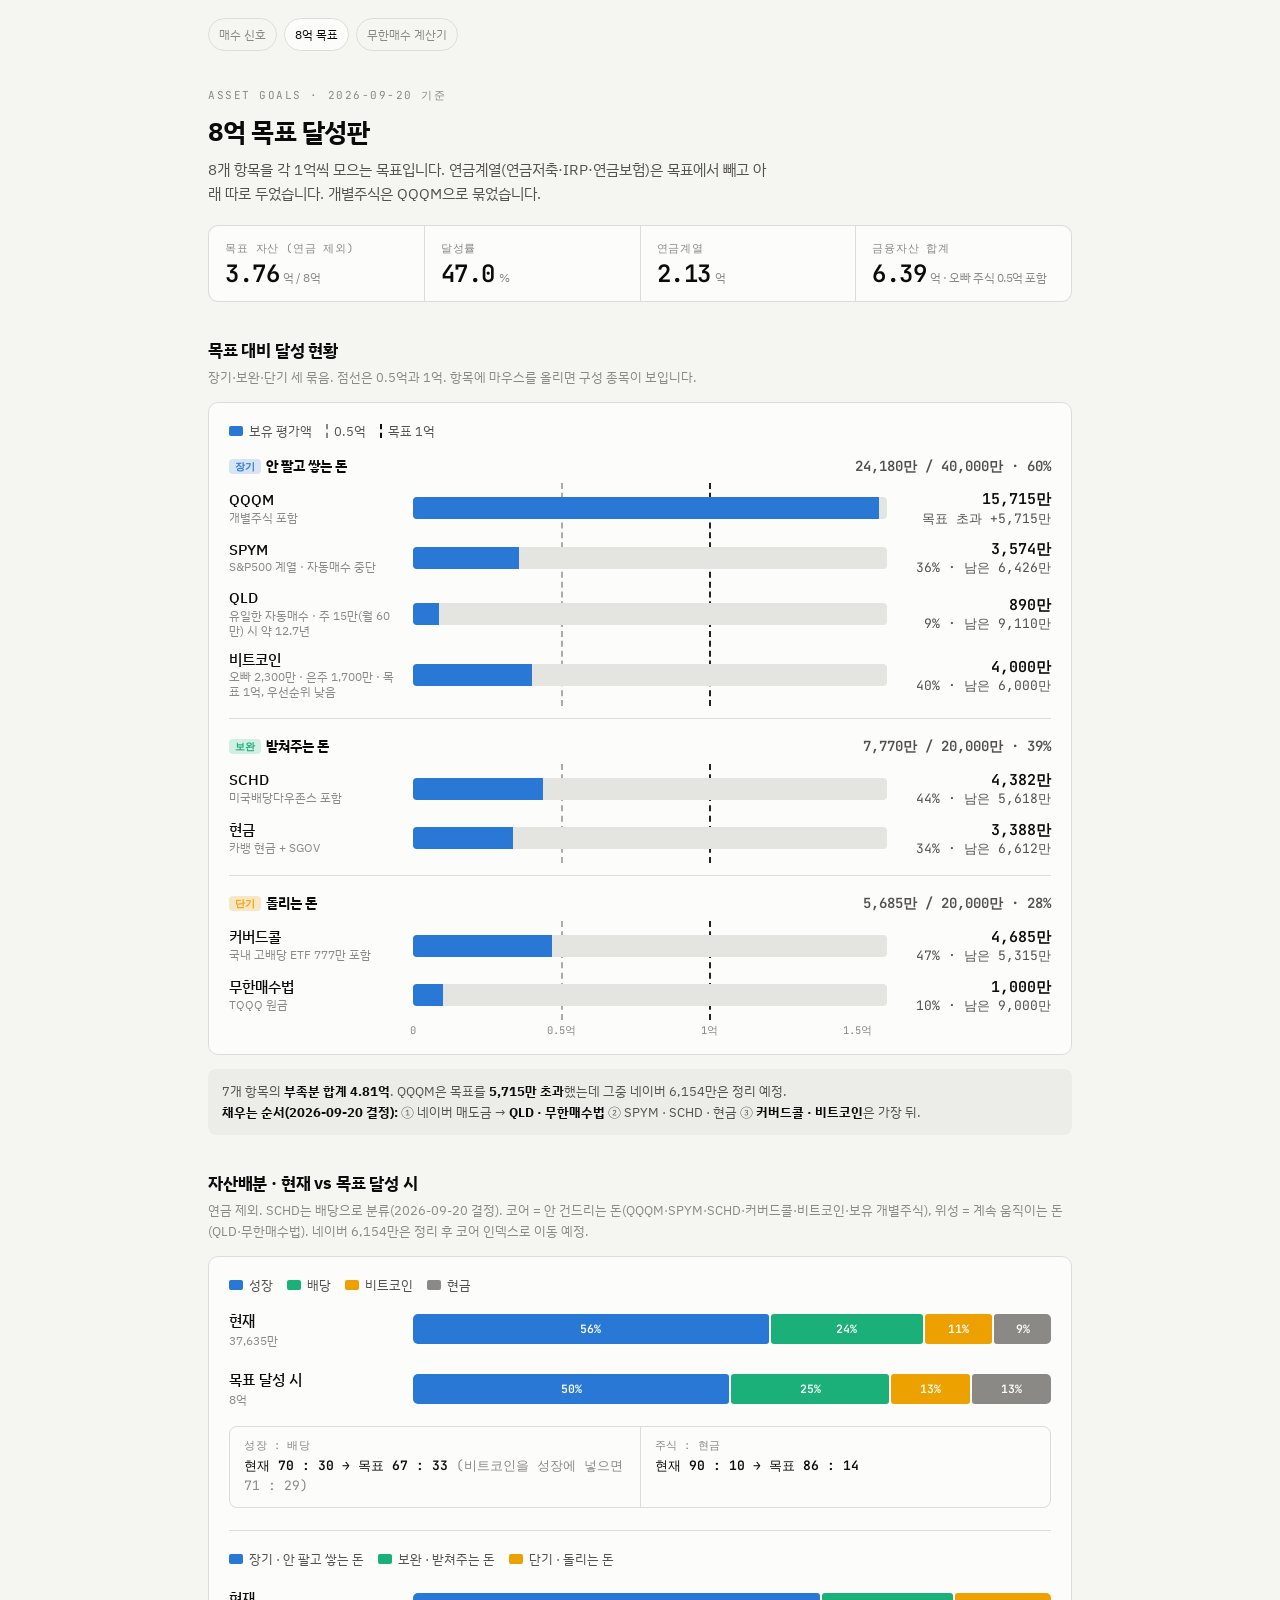
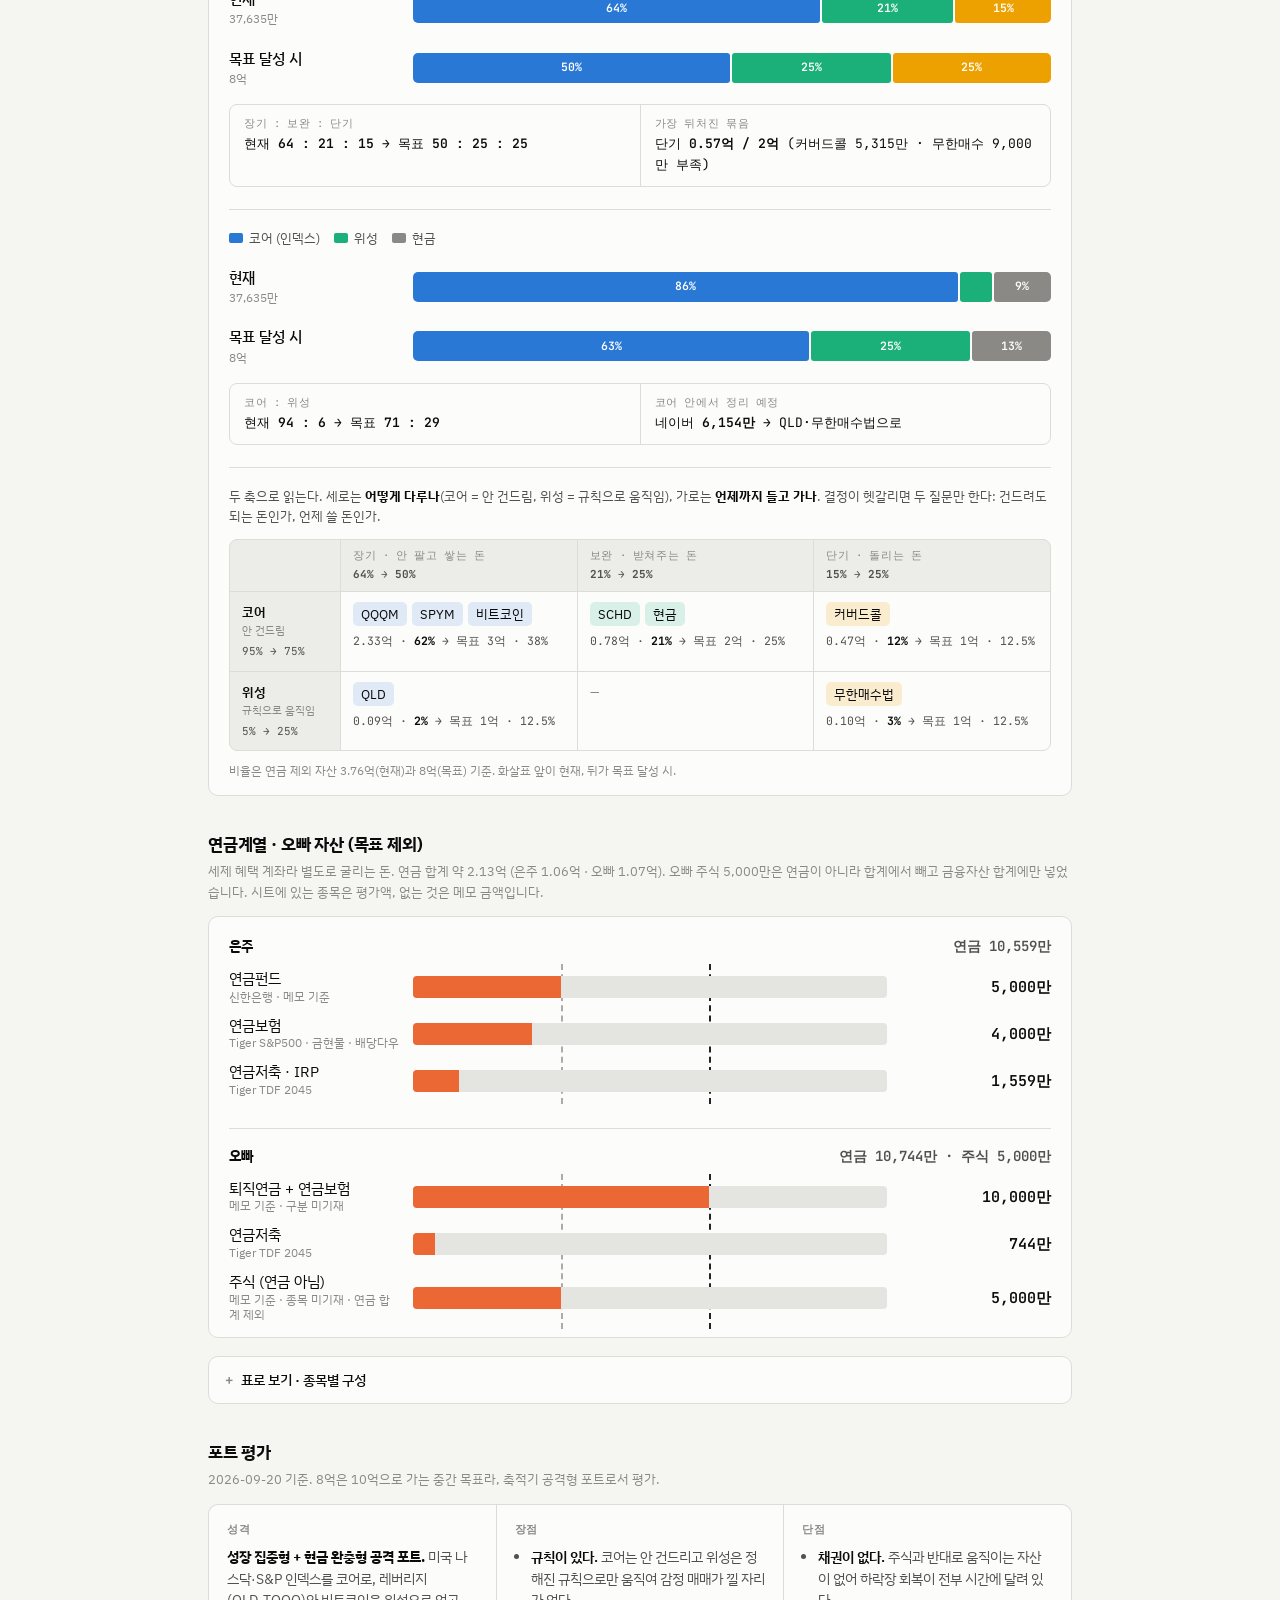
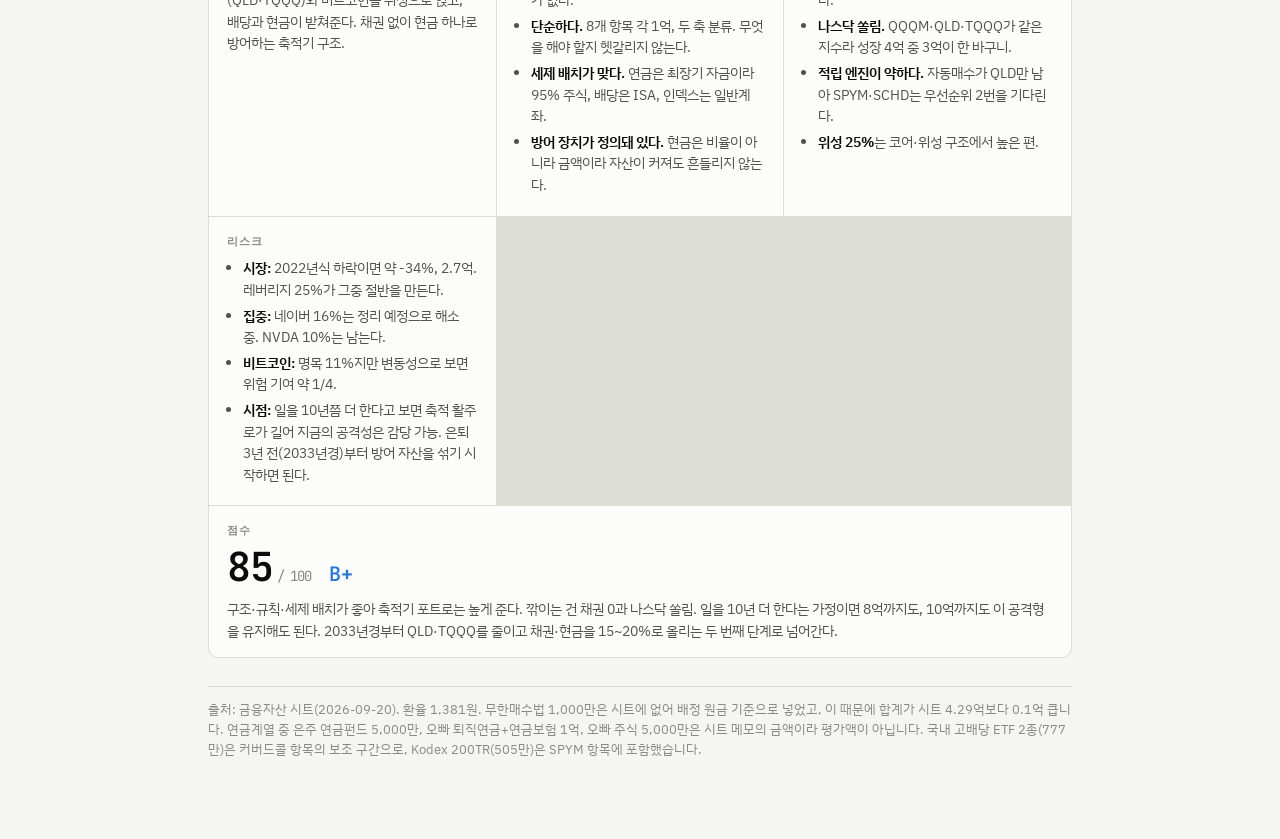
==== asset-goals/index.html @ ed078538 "feat: publish investment tools on GitHub Pages" ====
<!doctype html>
<html lang="ko">
<head>
<meta charset="utf-8">
<meta name="viewport" content="width=device-width,initial-scale=1">
<title>8억 목표 달성판</title>
<link rel="preconnect" href="https://fonts.googleapis.com">
<link rel="preconnect" href="https://fonts.gstatic.com" crossorigin>
<link rel="stylesheet" href="https://fonts.googleapis.com/css2?family=IBM+Plex+Sans+KR:wght@400;500;700&family=JetBrains+Mono:wght@400;600&display=swap">
<style>
:root{
  color-scheme:light;
  --bg:#F5F5F2; --panel:#FCFCFB; --sunk:#ECECE8; --track:#E4E5E0;
  --ink:#0B0B0B; --ink2:#52514E; --ink3:#8A8985; --line:#DDDDD8;
  --s1:#2a78d6; --s2:#eb6834; --s3:#1baf7a; --s4:#eda100; --s0:#8A8985; --target:#0B0B0B;
  --sans:"IBM Plex Sans KR",-apple-system,"Apple SD Gothic Neo",sans-serif;
  --mono:"JetBrains Mono",ui-monospace,Menlo,monospace;
}
@media (prefers-color-scheme:dark){:root:not([data-theme="light"]){
  color-scheme:dark;
  --bg:#141413; --panel:#1a1a19; --sunk:#232322; --track:#2A2A28;
  --ink:#FFFFFF; --ink2:#c3c2b7; --ink3:#8A8985; --line:#2E2E2C;
  --s1:#3987e5; --s2:#d95926; --s3:#199e70; --s4:#c98500; --s0:#8A8985; --target:#FFFFFF;
}}
:root[data-theme="dark"]{
  color-scheme:dark;
  --bg:#141413; --panel:#1a1a19; --sunk:#232322; --track:#2A2A28;
  --ink:#FFFFFF; --ink2:#c3c2b7; --ink3:#8A8985; --line:#2E2E2C;
  --s1:#3987e5; --s2:#d95926; --s3:#199e70; --s4:#c98500; --s0:#8A8985; --target:#FFFFFF;
}
*{box-sizing:border-box}
body{background:var(--bg);color:var(--ink);font-family:var(--sans);font-size:14.5px;line-height:1.6;font-variant-numeric:tabular-nums;-webkit-font-smoothing:antialiased}
.wrap{max-width:900px;margin:0 auto;padding-block:36px 72px;padding-inline:18px}
header{margin-bottom:22px}
.eyebrow{font-family:var(--mono);font-size:11px;letter-spacing:.14em;color:var(--ink3);margin:0 0 6px}
h1{font-size:26px;font-weight:700;letter-spacing:-.02em;margin:0 0 6px;text-wrap:balance}
.sub{margin:0;color:var(--ink2);max-width:62ch}

.tiles{display:grid;grid-template-columns:repeat(auto-fit,minmax(150px,1fr));gap:1px;background:var(--line);border:1px solid var(--line);border-radius:10px;overflow:hidden;margin:20px 0 0}
.tile{background:var(--panel);padding:14px 16px}
.tile .k{font-family:var(--mono);font-size:10.5px;letter-spacing:.08em;color:var(--ink3);text-transform:uppercase;margin:0 0 4px}
.tile .v{font-family:var(--mono);font-size:24px;font-weight:600;letter-spacing:-.02em;margin:0;line-height:1.1}
.tile .v small{font-size:12px;font-weight:400;color:var(--ink3);margin-left:4px;font-family:var(--sans)}

h2{font-size:17px;font-weight:700;margin:34px 0 4px;letter-spacing:-.01em}
.h2sub{font-size:13px;color:var(--ink3);margin:0 0 14px}

/* chart */
.chart{background:var(--panel);border:1px solid var(--line);border-radius:10px;padding:18px 20px 14px}
.legend{display:flex;flex-wrap:wrap;gap:14px;font-size:12.5px;color:var(--ink2);margin:0 0 14px}
.legend span{display:inline-flex;align-items:center;gap:6px}
.sw{width:14px;height:10px;border-radius:2px;background:var(--s1);display:inline-block}
.sw.hatch{background:repeating-linear-gradient(135deg,var(--s1) 0 2px,transparent 2px 5px)}
.sw.tgt{width:0;height:14px;border-left:2px dashed var(--target);background:none;border-radius:0}
.sw.half{width:0;height:14px;border-left:2px dashed var(--ink3);background:none;border-radius:0}
.rows{display:grid;gap:12px;position:relative}
#rows{gap:0}
#rows .grp+.grp{margin-top:18px;padding-top:16px;border-top:1px solid var(--line)}
.gh .tag{vertical-align:1px;margin:0 2px 0 0}
.glay{position:absolute;inset:-6px 0;display:grid;grid-template-columns:minmax(120px,170px) 1fr 150px;gap:14px;pointer-events:none}
.glcol{position:relative}
.glay .gl{top:0;bottom:0}
.track .gl{display:none}
.row{display:grid;grid-template-columns:minmax(120px,170px) 1fr 150px;gap:14px;align-items:center}
.row .nm{font-weight:500;line-height:1.3}
.row .nm small{display:block;font-size:11.5px;color:var(--ink3);font-weight:400;margin-top:1px}
.track{position:relative;height:22px;background:var(--track);border-radius:4px}
.bar{position:absolute;inset:0;display:flex;gap:2px;align-items:stretch}
.seg{height:100%;background:var(--s1);flex:0 0 auto;min-width:3px}
.seg.hatch{background:repeating-linear-gradient(135deg,var(--s1) 0 2px,transparent 2px 5px)}
.bar .seg:last-child{border-radius:0 4px 4px 0}
.bar .seg:first-child{border-radius:4px 0 0 4px}
.gl{position:absolute;top:-4px;bottom:-4px;width:0;border-left:2px dashed var(--ink3);left:var(--tx);opacity:.7}
.gl.one{border-left-color:var(--target);opacity:.9}
.row .val{font-family:var(--mono);font-size:13px;text-align:right;line-height:1.35}
.row .val b{font-weight:600;display:block;font-size:15px}
.row .val .pct{color:var(--ink2)}
.row .val .over{color:var(--ink2)}
.axis{position:relative;height:18px;margin:8px 0 0;grid-column:2;font-family:var(--mono);font-size:10.5px;color:var(--ink3)}
.axis span{position:absolute;transform:translateX(-50%)}
.axisrow{display:grid;grid-template-columns:minmax(120px,170px) 1fr 150px;gap:14px}
.row[data-tip]{cursor:default}
.row:hover .track{outline:2px solid var(--line);outline-offset:2px}
#tip{position:fixed;z-index:9;pointer-events:none;background:var(--ink);color:var(--bg);font-size:12.5px;padding:9px 12px;border-radius:7px;max-width:300px;line-height:1.5;box-shadow:0 8px 24px -10px rgba(0,0,0,.4);display:none}
#tip b{display:block;margin-bottom:3px}
#tip .l{display:flex;justify-content:space-between;gap:14px;font-family:var(--mono);font-size:12px}

/* horizon tag */
.tag{font-family:var(--mono);font-size:10px;font-weight:600;padding:1px 6px;border-radius:4px;vertical-align:2px;margin-left:4px;background:var(--sunk);color:var(--ink2)}
.t-장기{background:color-mix(in srgb,var(--s1) 18%,transparent);color:var(--s1)}
.t-보완{background:color-mix(in srgb,var(--s3) 18%,transparent);color:var(--s3)}
.t-단기{background:color-mix(in srgb,var(--s4) 22%,transparent);color:var(--s4)}

/* allocation */
.alloc{display:grid;gap:18px}
.arow{display:grid;grid-template-columns:minmax(120px,170px) 1fr;gap:14px;align-items:center}
.arow .nm{font-weight:500}
.arow .nm small{display:block;font-size:11.5px;color:var(--ink3);font-weight:400}
.stack{display:flex;gap:2px;height:30px}
.stack div{position:relative;display:grid;place-items:center;font-family:var(--mono);font-size:11.5px;font-weight:600;color:#fff;border-radius:3px;min-width:2px;overflow:hidden;white-space:nowrap}
.stack div:first-child{border-radius:5px 3px 3px 5px}.stack div:last-child{border-radius:3px 5px 5px 3px}
.c-g{background:var(--s1)} .c-d{background:var(--s3)} .c-b{background:var(--s4)} .c-c{background:var(--s0)}
.stack .c-c{color:#fff}
.legend .sw.d{background:var(--s3)} .legend .sw.b{background:var(--s4)} .legend .sw.c{background:var(--s0)}
.ratio{display:grid;grid-template-columns:repeat(auto-fit,minmax(200px,1fr));gap:1px;background:var(--line);border:1px solid var(--line);border-radius:8px;overflow:hidden;margin:16px 0 0;font-size:13px}
.ratio div{background:var(--panel);padding:10px 14px}
.ratio .k{font-family:var(--mono);font-size:10.5px;letter-spacing:.06em;color:var(--ink3);text-transform:uppercase;margin:0 0 2px}
.ratio .v{margin:0;font-family:var(--mono)}
.ratio .v b{font-weight:600}
.alloc+.alloc{margin-top:22px;padding-top:18px;border-top:1px solid var(--line)}

/* two-axis matrix */
.mx{margin:22px 0 0;padding-top:18px;border-top:1px solid var(--line)}
.mx .cap{font-size:13px;color:var(--ink2);margin:0 0 12px}
.mx .cap b{color:var(--ink)}
.mxg{display:grid;grid-template-columns:110px repeat(3,1fr);gap:1px;background:var(--line);border:1px solid var(--line);border-radius:8px;overflow:hidden}
.mxg>div{background:var(--panel);padding:10px 12px;min-height:54px;font-size:13px}
.mxg .h{font-family:var(--mono);font-size:10.5px;letter-spacing:.06em;color:var(--ink3);text-transform:uppercase;background:var(--sunk);min-height:auto;padding:7px 12px}
.mxg .rh{font-weight:600;background:var(--sunk);display:flex;align-items:center}
.mxg .rh small{display:block;font-weight:400;font-size:11px;color:var(--ink3)}
.mxg .it{display:grid;gap:6px;align-content:flex-start}
.mxg .ch{display:flex;flex-wrap:wrap;gap:5px}
.mxg .it p{margin:0;font-family:var(--mono);font-size:11.5px;color:var(--ink2)}
.mxg .it p b{color:var(--ink)}
.mxg .h b{display:block;font-family:var(--mono);font-size:11px;color:var(--ink2);text-transform:none;letter-spacing:0;margin-top:2px}
.mxg .rh{flex-direction:column;align-items:flex-start;justify-content:center}
.mxg .rh .pc{font-family:var(--mono);color:var(--ink2);margin-top:3px}
.mxg .ch span{padding:2px 8px;border-radius:5px;background:var(--sunk);font-size:12.5px}
.mxg .it.g .ch span{background:color-mix(in srgb,var(--s1) 14%,transparent)}
.mxg .it.d .ch span{background:color-mix(in srgb,var(--s3) 16%,transparent)}
.mxg .it.b .ch span{background:color-mix(in srgb,var(--s4) 18%,transparent)}
.mxg .empty{color:var(--ink3);font-size:12px}
@media (max-width:560px){.mxg{grid-template-columns:90px repeat(3,1fr)} .mxg>div{padding:8px 8px;font-size:12px}}

/* evaluation */
.ev{display:grid;grid-template-columns:repeat(auto-fit,minmax(230px,1fr));gap:1px;background:var(--line);border:1px solid var(--line);border-radius:10px;overflow:hidden}
.ev>div{background:var(--panel);padding:16px 18px}
.ev h4{margin:0 0 8px;font-family:var(--mono);font-size:10.5px;letter-spacing:.08em;color:var(--ink3);text-transform:uppercase;font-weight:600}
.ev ul{margin:0;padding-left:16px;font-size:13.5px;color:var(--ink2)}
.ev li{margin:0 0 4px}
.ev li b{color:var(--ink);font-weight:600}
.ev p{margin:0;font-size:13.5px;color:var(--ink2)}
.ev p b{color:var(--ink)}
.score{display:flex;gap:18px;align-items:baseline;flex-wrap:wrap;margin:0 0 8px}
.score .n{font-family:var(--mono);font-size:40px;font-weight:600;letter-spacing:-.03em;line-height:1}
.score .n small{font-size:14px;color:var(--ink3);font-weight:400;margin-left:4px}
.score .g{font-family:var(--mono);font-size:20px;font-weight:600;color:var(--s1)}

/* pension */
.pen .seg{background:var(--s2)}
.pen .row .nm{font-weight:400}
.grp{display:grid;gap:12px}
.grp+.grp{margin-top:18px;padding-top:16px;border-top:1px solid var(--line)}
.gh{display:flex;justify-content:space-between;align-items:baseline;font-weight:700;font-size:14px}
.gh .gt{font-family:var(--mono);font-weight:600;color:var(--ink2)}
.gap{margin:14px 0 0;padding:12px 14px;background:var(--sunk);border-radius:8px;font-size:13px;color:var(--ink2)}
.gap b{color:var(--ink)}

details{margin-top:18px;border:1px solid var(--line);border-radius:10px;background:var(--panel)}
summary{cursor:pointer;padding:12px 16px;font-weight:500;font-size:14px;list-style:none;display:flex;gap:8px;align-items:center}
summary::before{content:"+";font-family:var(--mono);color:var(--ink3)}
details[open] summary::before{content:"–"}
.tbl{overflow-x:auto;border-top:1px solid var(--line)}
table{border-collapse:collapse;width:100%;min-width:560px;font-size:13px}
th,td{padding:7px 14px;text-align:left;border-bottom:1px solid var(--line);white-space:nowrap}
th{font-family:var(--mono);font-size:10.5px;letter-spacing:.06em;color:var(--ink3);background:var(--sunk);text-transform:uppercase;font-weight:600}
td.n{font-family:var(--mono);text-align:right}
td.g{font-weight:600;background:var(--sunk)}
tbody tr:last-child td{border-bottom:none}
footer{margin-top:28px;padding-top:12px;border-top:1px solid var(--line);font-size:12.5px;color:var(--ink3);line-height:1.6}
@media (max-width:560px){
  .row,.axisrow{grid-template-columns:1fr}
  .glay{display:none} .track .gl{display:block}
  .row .val{text-align:left;display:flex;gap:10px;align-items:baseline}
  .row .val b{display:inline}
  .axis{grid-column:1}
}
.site-nav{max-width:900px;margin:18px auto 0;padding:0 18px;display:flex;gap:7px;flex-wrap:wrap}
.site-nav a{color:var(--ink3);text-decoration:none;border:1px solid var(--line);border-radius:999px;padding:6px 10px;font-size:12px}
.site-nav a[aria-current="page"],.site-nav a:hover{color:var(--ink);background:var(--panel)}
</style>
</head>
<body>

<nav class="site-nav" data-site-nav aria-label="투자 도구">
  <a href="/invest-dash/">매수 신호</a>
  <a href="/invest-dash/asset-goals/" aria-current="page">8억 목표</a>
  <a href="/invest-dash/infinite-buying/">무한매수 계산기</a>
</nav>
<div class="wrap">
<header>
  <p class="eyebrow">ASSET GOALS · 2026-09-20 기준</p>
  <h1>8억 목표 달성판</h1>
  <p class="sub">8개 항목을 각 1억씩 모으는 목표입니다. 연금계열(연금저축·IRP·연금보험)은 목표에서 빼고 아래 따로 두었습니다. 개별주식은 QQQM으로 묶었습니다.</p>
  <div class="tiles">
    <div class="tile"><p class="k">목표 자산 (연금 제외)</p><p class="v">3.76<small>억 / 8억</small></p></div>
    <div class="tile"><p class="k">달성률</p><p class="v">47.0<small>%</small></p></div>
    <div class="tile"><p class="k">연금계열</p><p class="v">2.13<small>억</small></p></div>
    <div class="tile"><p class="k">금융자산 합계</p><p class="v">6.39<small>억 · 오빠 주식 0.5억 포함</small></p></div>
  </div>
</header>

<h2>목표 대비 달성 현황</h2>
<p class="h2sub">장기·보완·단기 세 묶음. 점선은 0.5억과 1억. 항목에 마우스를 올리면 구성 종목이 보입니다.</p>
<div class="chart" id="chart">
  <div class="legend"><span><i class="sw"></i>보유 평가액</span><span><i class="sw half"></i>0.5억</span><span><i class="sw tgt"></i>목표 1억</span></div>
  <div class="rows" id="rows"></div>
  <div class="axisrow"><div></div><div class="axis" id="axis"></div><div></div></div>
</div>
<div class="gap">7개 항목의 <b>부족분 합계 4.81억</b>. QQQM은 목표를 <b>5,715만 초과</b>했는데 그중 네이버 6,154만은 정리 예정.<br>
<b>채우는 순서(2026-09-20 결정):</b> ① 네이버 매도금 → <b>QLD · 무한매수법</b> ② SPYM · SCHD · 현금 ③ <b>커버드콜 · 비트코인</b>은 가장 뒤.</div>

<h2>자산배분 · 현재 vs 목표 달성 시</h2>
<p class="h2sub">연금 제외. SCHD는 배당으로 분류(2026-09-20 결정). 코어 = 안 건드리는 돈(QQQM·SPYM·SCHD·커버드콜·비트코인·보유 개별주식), 위성 = 계속 움직이는 돈(QLD·무한매수법). 네이버 6,154만은 정리 후 코어 인덱스로 이동 예정.</p>
<div class="chart">
  <div class="legend"><span><i class="sw"></i>성장</span><span><i class="sw d"></i>배당</span><span><i class="sw b"></i>비트코인</span><span><i class="sw c"></i>현금</span></div>
  <div class="alloc" id="alloc1"></div>
  <div class="ratio" id="ratio1"></div>
  <div class="alloc" id="alloc3" style="margin-top:22px;padding-top:18px;border-top:1px solid var(--line)">
    <div class="legend" style="margin:0"><span><i class="sw"></i>장기 · 안 팔고 쌓는 돈</span><span><i class="sw d"></i>보완 · 받쳐주는 돈</span><span><i class="sw b"></i>단기 · 돌리는 돈</span></div>
  </div>
  <div class="ratio" id="ratio3"></div>
  <div class="alloc" id="alloc2" style="margin-top:22px;padding-top:18px;border-top:1px solid var(--line)">
    <div class="legend" style="margin:0"><span><i class="sw"></i>코어 (인덱스)</span><span><i class="sw d"></i>위성</span><span><i class="sw c"></i>현금</span></div>
  </div>
  <div class="ratio" id="ratio2"></div>
  <div class="mx">
    <p class="cap">두 축으로 읽는다. 세로는 <b>어떻게 다루나</b>(코어 = 안 건드림, 위성 = 규칙으로 움직임), 가로는 <b>언제까지 들고 가나</b>. 결정이 헷갈리면 두 질문만 한다: 건드려도 되는 돈인가, 언제 쓸 돈인가.</p>
    <div class="mxg">
      <div class="h"></div>
      <div class="h">장기 · 안 팔고 쌓는 돈<b>64% → 50%</b></div>
      <div class="h">보완 · 받쳐주는 돈<b>21% → 25%</b></div>
      <div class="h">단기 · 돌리는 돈<b>15% → 25%</b></div>
      <div class="rh">코어<small>안 건드림</small><small class="pc">95% → 75%</small></div>
      <div class="it g"><div class="ch"><span>QQQM</span><span>SPYM</span><span>비트코인</span></div><p>2.33억 · <b>62%</b> → 목표 3억 · 38%</p></div>
      <div class="it d"><div class="ch"><span>SCHD</span><span>현금</span></div><p>0.78억 · <b>21%</b> → 목표 2억 · 25%</p></div>
      <div class="it b"><div class="ch"><span>커버드콜</span></div><p>0.47억 · <b>12%</b> → 목표 1억 · 12.5%</p></div>
      <div class="rh">위성<small>규칙으로 움직임</small><small class="pc">5% → 25%</small></div>
      <div class="it g"><div class="ch"><span>QLD</span></div><p>0.09억 · <b>2%</b> → 목표 1억 · 12.5%</p></div>
      <div class="empty">—</div>
      <div class="it b"><div class="ch"><span>무한매수법</span></div><p>0.10억 · <b>3%</b> → 목표 1억 · 12.5%</p></div>
    </div>
    <p class="cap" style="margin:10px 0 0;font-size:12px;color:var(--ink3)">비율은 연금 제외 자산 3.76억(현재)과 8억(목표) 기준. 화살표 앞이 현재, 뒤가 목표 달성 시.</p>
  </div>
</div>

<h2>연금계열 · 오빠 자산 (목표 제외)</h2>
<p class="h2sub">세제 혜택 계좌라 별도로 굴리는 돈. 연금 합계 약 2.13억 (은주 1.06억 · 오빠 1.07억). 오빠 주식 5,000만은 연금이 아니라 합계에서 빼고 금융자산 합계에만 넣었습니다. 시트에 있는 종목은 평가액, 없는 것은 메모 금액입니다.</p>
<div class="chart pen"><div class="rows" id="prows"></div></div>

<details>
  <summary>표로 보기 · 종목별 구성</summary>
  <div class="tbl"><table>
    <thead><tr><th>항목</th><th>계좌 · 종목</th><th style="text-align:right">평가액 (원)</th></tr></thead>
    <tbody id="tbody"></tbody>
  </table></div>
</details>

<h2>포트 평가</h2>
<p class="h2sub">2026-09-20 기준. 8억은 10억으로 가는 중간 목표라, 축적기 공격형 포트로서 평가.</p>
<div class="ev">
  <div>
    <h4>성격</h4>
    <p><b>성장 집중형 + 현금 완충형 공격 포트.</b> 미국 나스닥·S&P 인덱스를 코어로, 레버리지(QLD·TQQQ)와 비트코인을 위성으로 얹고, 배당과 현금이 받쳐준다. 채권 없이 현금 하나로 방어하는 축적기 구조.</p>
  </div>
  <div>
    <h4>장점</h4>
    <ul>
      <li><b>규칙이 있다.</b> 코어는 안 건드리고 위성은 정해진 규칙으로만 움직여 감정 매매가 낄 자리가 없다.</li>
      <li><b>단순하다.</b> 8개 항목 각 1억, 두 축 분류. 무엇을 해야 할지 헷갈리지 않는다.</li>
      <li><b>세제 배치가 맞다.</b> 연금은 최장기 자금이라 95% 주식, 배당은 ISA, 인덱스는 일반계좌.</li>
      <li><b>방어 장치가 정의돼 있다.</b> 현금은 비율이 아니라 금액이라 자산이 커져도 흔들리지 않는다.</li>
    </ul>
  </div>
  <div>
    <h4>단점</h4>
    <ul>
      <li><b>채권이 없다.</b> 주식과 반대로 움직이는 자산이 없어 하락장 회복이 전부 시간에 달려 있다.</li>
      <li><b>나스닥 쏠림.</b> QQQM·QLD·TQQQ가 같은 지수라 성장 4억 중 3억이 한 바구니.</li>
      <li><b>적립 엔진이 약하다.</b> 자동매수가 QLD만 남아 SPYM·SCHD는 우선순위 2번을 기다린다.</li>
      <li><b>위성 25%</b>는 코어·위성 구조에서 높은 편.</li>
    </ul>
  </div>
  <div>
    <h4>리스크</h4>
    <ul>
      <li><b>시장:</b> 2022년식 하락이면 약 -34%, 2.7억. 레버리지 25%가 그중 절반을 만든다.</li>
      <li><b>집중:</b> 네이버 16%는 정리 예정으로 해소 중. NVDA 10%는 남는다.</li>
      <li><b>비트코인:</b> 명목 11%지만 변동성으로 보면 위험 기여 약 1/4.</li>
      <li><b>시점:</b> 일을 10년쯤 더 한다고 보면 축적 활주로가 길어 지금의 공격성은 감당 가능. 은퇴 3년 전(2033년경)부터 방어 자산을 섞기 시작하면 된다.</li>
    </ul>
  </div>
  <div style="grid-column:1/-1">
    <h4>점수</h4>
    <div class="score"><span class="n">85<small>/ 100</small></span><span class="g">B+</span></div>
    <p>구조·규칙·세제 배치가 좋아 축적기 포트로는 높게 준다. 깎이는 건 채권 0과 나스닥 쏠림. 일을 10년 더 한다는 가정이면 8억까지도, 10억까지도 이 공격형을 유지해도 된다. 2033년경부터 QLD·TQQQ를 줄이고 채권·현금을 15~20%로 올리는 두 번째 단계로 넘어간다.</p>
  </div>
</div>

<footer>출처: 금융자산 시트(2026-09-20). 환율 1,381원. 무한매수법 1,000만은 시트에 없어 배정 원금 기준으로 넣었고, 이 때문에 합계가 시트 4.29억보다 0.1억 큽니다. 연금계열 중 은주 연금펀드 5,000만, 오빠 퇴직연금+연금보험 1억, 오빠 주식 5,000만은 시트 메모의 금액이라 평가액이 아닙니다. 국내 고배당 ETF 2종(777만)은 커버드콜 항목의 보조 구간으로, Kodex 200TR(505만)은 SPYM 항목에 포함했습니다.</footer>
</div>
<div id="tip" role="tooltip"></div>

<script>
const GOAL=1e8, MAX=1.6e8;   // 축 최대 1.6억 — QQQM 157%가 들어오도록
const fmt=n=>Math.round(n/1e4).toLocaleString('ko-KR')+'만';
const goals=[
  {n:'QQQM',tag:'장기',sub:'개별주식 포함',segs:[157148887],items:[['네이버 (직투·삼성)',61539000],['QQQM (직투25·토스)',38148551],['NVDA',36103759],['GOOGL',10659387],['삼성전자',3855000],['Kodex 미국나스닥100',2951850],['TSLA',1746813],['AAPL',852077],['META',842700],['Time 미국나스닥100액티브',449750]]},
  {n:'SPYM',tag:'장기',sub:'S&P500 계열 · 자동매수 중단',segs:[35744017],items:[['SPY',18062030],['SPYM (직투25·토스)',8140857],['Kodex 200TR (직투25·삼성)',5047250],['Tiger 미국S&P500',4493880]]},
  {n:'QLD',tag:'장기',sub:'유일한 자동매수 · 주 15만(월 60만) 시 약 12.7년',segs:[8904121],items:[['QLD (직투25)',8129560],['QLD (토스)',774561]]},
  {n:'SCHD',tag:'보완',sub:'미국배당다우존스 포함',segs:[43815745],items:[['SCHD (직투25)',19278760],['TIGER 미국배당다우존스 (ISA)',16966985],['TIGER 미국배당다우존스 (직투25)',7570000]]},
  {n:'커버드콜',tag:'단기',sub:'국내 고배당 ETF 777만 포함',segs:[46853185],items:[['Kodex 미국배당커버드콜액티브 (은주 ISA)',17391640],['TIGER 미국테크TOP10타겟커버드콜 (오빠 ISA)',11137500],['Kodex 미국배당커버드콜액티브 (오빠 ISA)',10549545],['Tiger 은행고배당플러스 top10 (ISA)',4005000],['PLUS 고배당주 (ISA)',3769500]]},
  {n:'비트코인',tag:'장기',sub:'오빠 2,300만 · 은주 1,700만 · 목표 1억, 우선순위 낮음',segs:[40000000],items:[['비트코인 (오빠)',23000000],['비트코인 (은주)',17000000]]},
  {n:'현금',tag:'보완',sub:'카뱅 현금 + SGOV',segs:[33883811],items:[['카뱅현금 + SGOV',33883811]]},
  {n:'무한매수법',tag:'단기',sub:'TQQQ 원금',segs:[10000000],items:[['무한매수법 원금 (TQQQ)',10000000]]},
];
const pension={
  '은주':[
    {n:'연금펀드',sub:'신한은행 · 메모 기준',segs:[50000000],items:[['신한은행 연금펀드 (메모)',50000000]]},
    {n:'연금보험',sub:'Tiger S&P500 · 금현물 · 배당다우',segs:[39995560],items:[['Tiger S&P500',28647380],['ACE KRX금현물',8517000],['TIGER 미국배당다우존스',2831180]]},
    {n:'연금저축 · IRP',sub:'Tiger TDF 2045',segs:[15589940],items:[['연금저축 Tiger TDF 2045',9243380],['IRP Tiger TDF 2045',6346560]]},
  ],
  '오빠':[
    {n:'퇴직연금 + 연금보험',sub:'메모 기준 · 구분 미기재',segs:[100000000],items:[['퇴직연금 + 연금보험 (메모)',100000000]]},
    {n:'연금저축',sub:'Tiger TDF 2045',segs:[7440380],items:[['연금저축 Tiger TDF 2045',7440380]]},
    {n:'주식 (연금 아님)',sub:'메모 기준 · 종목 미기재 · 연금 합계 제외',np:true,segs:[50000000],items:[['오빠 주식 (메모)',50000000]]},
  ]
};
const GL=`<div class="glay"><div></div><div class="glcol"><div class="gl" style="--tx:${(GOAL/2/MAX*100).toFixed(2)}%"></div><div class="gl one" style="--tx:${(GOAL/MAX*100).toFixed(2)}%"></div></div><div></div></div>`;
function row(g,withTarget){
  const tot=g.segs.reduce((a,b)=>a+b,0), pct=tot/GOAL*100;
  const segs=g.segs.map((v,i)=>`<div class="seg ${i>0?'hatch':''}" style="width:calc(${(v/MAX*100).toFixed(2)}% - ${i>0?'1px':'0px'})"></div>`).join('');
  const val= withTarget
    ? `<b>${fmt(tot)}</b><span class="${pct>=100?'over':'pct'}">${pct>=100?'목표 초과 +'+fmt(tot-GOAL):pct.toFixed(0)+'% · 남은 '+fmt(GOAL-tot)}</span>`
    : `<b>${fmt(tot)}</b>`;
  return `<div class="row" tabindex="0" data-i="${g.n}">
    <div class="nm">${g.n}<small>${g.sub}</small></div>
    <div class="track"><div class="bar">${segs}</div><div class="gl" style="--tx:${(GOAL/2/MAX*100).toFixed(2)}%"></div><div class="gl one" style="--tx:${(GOAL/MAX*100).toFixed(2)}%"></div></div>
    <div class="val">${val}</div></div>`;
}
const GROUPS=[['장기','안 팔고 쌓는 돈'],['보완','받쳐주는 돈'],['단기','돌리는 돈']];
document.getElementById('rows').innerHTML=GROUPS.map(([t,d])=>{
  const arr=goals.filter(g=>g.tag===t), cur=arr.reduce((x,g)=>x+g.segs.reduce((a,b)=>a+b,0),0), tgt=arr.length*GOAL;
  return `<div class="grp"><div class="gh"><span><span class="tag t-${t}">${t}</span> ${d}</span><span class="gt">${fmt(cur)} / ${fmt(tgt)} · ${(cur/tgt*100).toFixed(0)}%</span></div><div class="rows">${GL}`+arr.map(g=>row(g,true)).join('')+`</div></div>`;
}).join('');
document.getElementById('prows').innerHTML=Object.entries(pension).map(([who,arr])=>{
  const t=arr.filter(g=>!g.np).reduce((x,g)=>x+g.segs[0],0), np=arr.filter(g=>g.np).reduce((x,g)=>x+g.segs[0],0);
  return `<div class="grp"><div class="gh"><span>${who}</span><span class="gt">연금 ${fmt(t)}${np?' · 주식 '+fmt(np):''}</span></div><div class="rows">${GL}`+arr.map(g=>row(g,false)).join('')+`</div></div>`;
}).join('');
document.getElementById('axis').innerHTML=[0,0.5e8,1e8,1.5e8].map(v=>`<span style="left:${(v/MAX*100).toFixed(2)}%">${v===0?'0':v===1e8?'1억':(v/1e8).toFixed(1)+'억'}</span>`).join('');


/* 자산배분 */
const NOW=376349766;
const A1=[
  {n:'현재',sub:fmt(NOW),parts:[['c-g','성장',211797025],['c-d','배당',90668930],['c-b','비트코인',40000000],['c-c','현금',33883811]]},
  {n:'목표 달성 시',sub:'8억',parts:[['c-g','성장',4e8],['c-d','배당',2e8],['c-b','비트코인',1e8],['c-c','현금',1e8]]},
];
const A3=[
  {n:'현재',sub:fmt(NOW),parts:[['c-g','장기',241797025],['c-d','보완',77699556],['c-b','단기',56853185]]},
  {n:'목표 달성 시',sub:'8억',parts:[['c-g','장기',4e8],['c-d','보완',2e8],['c-b','단기',2e8]]},
];
const A2=[
  {n:'현재',sub:fmt(NOW),parts:[['c-g','코어',323561834],['c-d','위성',18904121],['c-c','현금',33883811]]},
  {n:'목표 달성 시',sub:'8억',parts:[['c-g','코어',5e8],['c-d','위성',2e8],['c-c','현금',1e8]]},
];
function stack(r){ const t=r.parts.reduce((a,p)=>a+p[2],0);
  return `<div class="arow"><div class="nm">${r.n}<small>${r.sub}</small></div><div class="stack">${r.parts.map(([c,l,v])=>{const pc=v/t*100;return `<div class="${c}" style="flex:${v}" title="${l} ${fmt(v)} · ${pc.toFixed(1)}%">${pc>=7?pc.toFixed(0)+'%':''}</div>`;}).join('')}</div></div>`; }
document.getElementById('alloc1').innerHTML=A1.map(stack).join('');
document.getElementById('alloc3').insertAdjacentHTML('beforeend',A3.map(stack).join(''));
document.getElementById('alloc2').insertAdjacentHTML('beforeend',A2.map(stack).join(''));
const r=(a,b)=>{const t=a+b;return Math.round(a/t*100)+' : '+Math.round(b/t*100);};
document.getElementById('ratio1').innerHTML=`
  <div><p class="k">성장 : 배당</p><p class="v">현재 <b>${r(211797025,90668930)}</b> → 목표 <b>${r(4,2)}</b> <span style="color:var(--ink3)">(비트코인을 성장에 넣으면 ${r(5,2)})</span></p></div>
  <div><p class="k">주식 : 현금</p><p class="v">현재 <b>${r(211797025+90668930,33883811)}</b> → 목표 <b>${r(6,1)}</b></p></div>`;
const r3=(a,b,c)=>{const t=a+b+c;return [a,b,c].map(v=>Math.round(v/t*100)).join(' : ');};
document.getElementById('ratio3').innerHTML=`
  <div><p class="k">장기 : 보완 : 단기</p><p class="v">현재 <b>${r3(241797025,77699556,56853185)}</b> → 목표 <b>${r3(4,2,2)}</b></p></div>
  <div><p class="k">가장 뒤처진 묶음</p><p class="v">단기 <b>0.57억 / 2억</b> (커버드콜 5,315만 · 무한매수 9,000만 부족)</p></div>`;
document.getElementById('ratio2').innerHTML=`
  <div><p class="k">코어 : 위성</p><p class="v">현재 <b>${r(323561834,18904121)}</b> → 목표 <b>${r(5,2)}</b></p></div>
  <div><p class="k">코어 안에서 정리 예정</p><p class="v">네이버 <b>6,154만</b> → QLD·무한매수법으로</p></div>`;

/* 표 */
const tb=[];
for(const g of goals){ g.items.forEach((it,i)=>tb.push(`<tr>${i===0?`<td class="g" rowspan="${g.items.length}">${g.n}</td>`:''}<td>${it[0]}</td><td class="n">${it[1].toLocaleString('ko-KR')}</td></tr>`)); }
for(const [who,arr] of Object.entries(pension)){ const items=arr.flatMap(g=>g.items.map(it=>[g.n+' · '+it[0],it[1]])); items.forEach((it,i)=>tb.push(`<tr>${i===0?`<td class="g" rowspan="${items.length}">연금 · ${who}</td>`:''}<td>${it[0]}</td><td class="n">${it[1].toLocaleString('ko-KR')}</td></tr>`)); }
document.getElementById('tbody').innerHTML=tb.join('');

/* 툴팁 */
const tip=document.getElementById('tip'), pall=Object.values(pension).flat();
function show(e){
  const r=e.currentTarget;
  const d=r.closest('.pen')?pall.find(x=>x.n===r.dataset.i):goals.find(x=>x.n===r.dataset.i);
  if(!d) return;
  tip.innerHTML=`<b>${d.n} · ${fmt(d.segs.reduce((a,b)=>a+b,0))}</b>`+d.items.map(it=>`<div class="l"><span>${it[0]}</span><span>${fmt(it[1])}</span></div>`).join('');
  tip.style.display='block'; move(e);
}
function move(e){ const x=(e.clientX??200), y=(e.clientY??200); const w=tip.offsetWidth,h=tip.offsetHeight;
  tip.style.left=Math.min(x+14,innerWidth-w-8)+'px'; tip.style.top=(y+18+h>innerHeight? y-h-10 : y+18)+'px'; }
function hide(){ tip.style.display='none'; }
document.querySelectorAll('.row').forEach(r=>{ r.addEventListener('mouseenter',show); r.addEventListener('mousemove',move); r.addEventListener('mouseleave',hide); r.addEventListener('focus',show); r.addEventListener('blur',hide); });
</script>
</body>
</html>
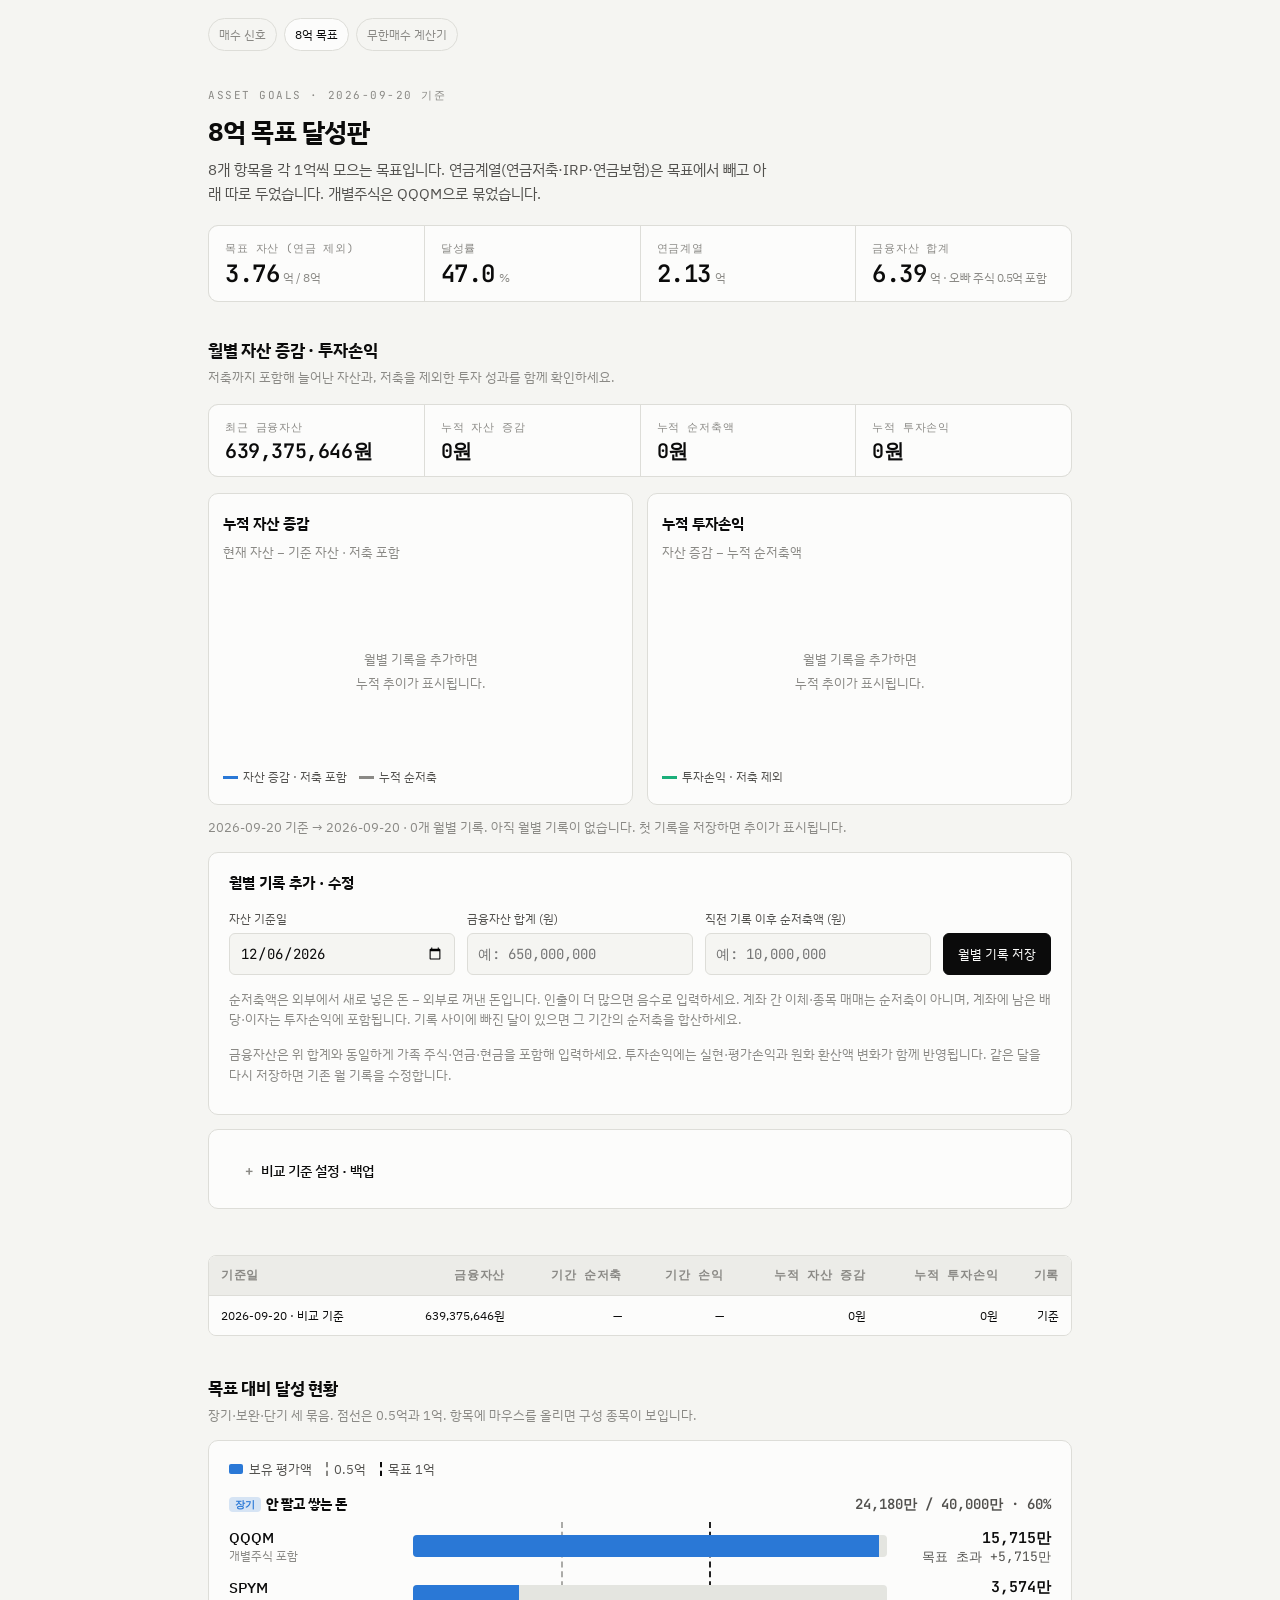
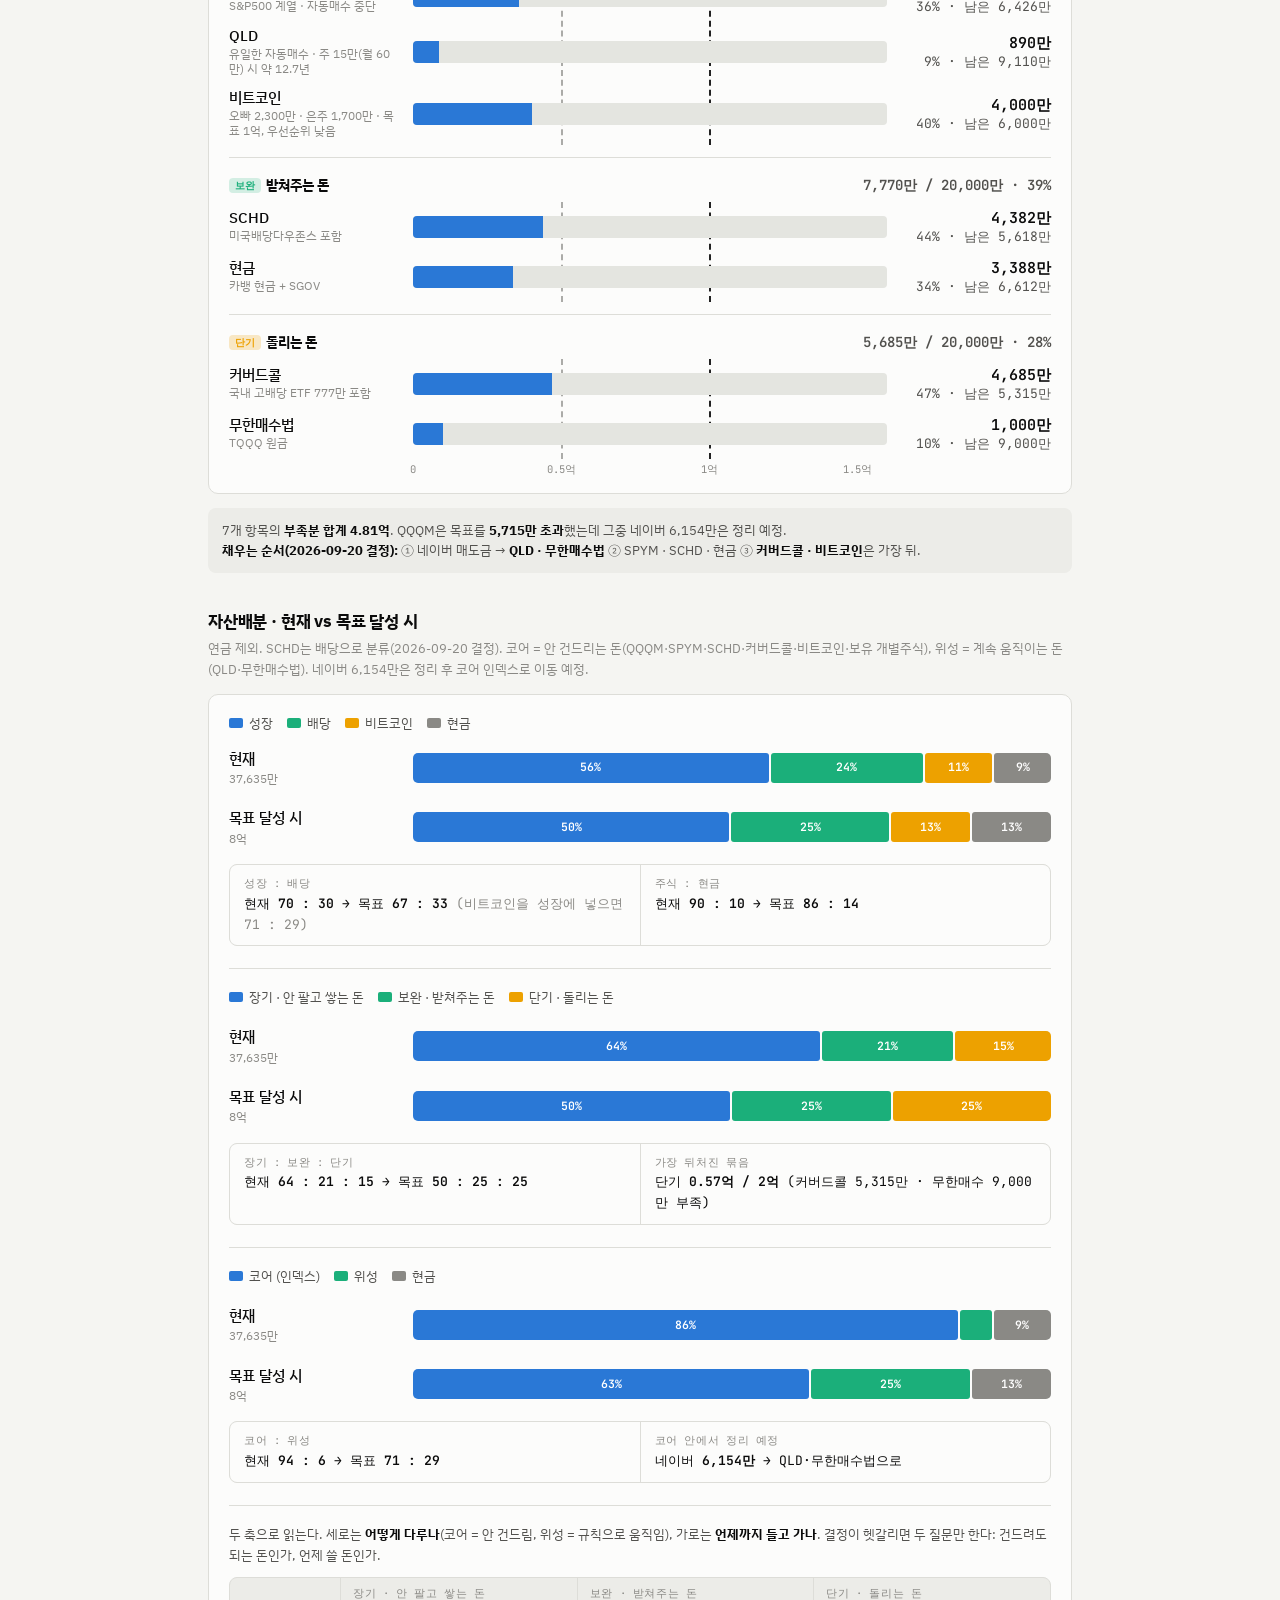
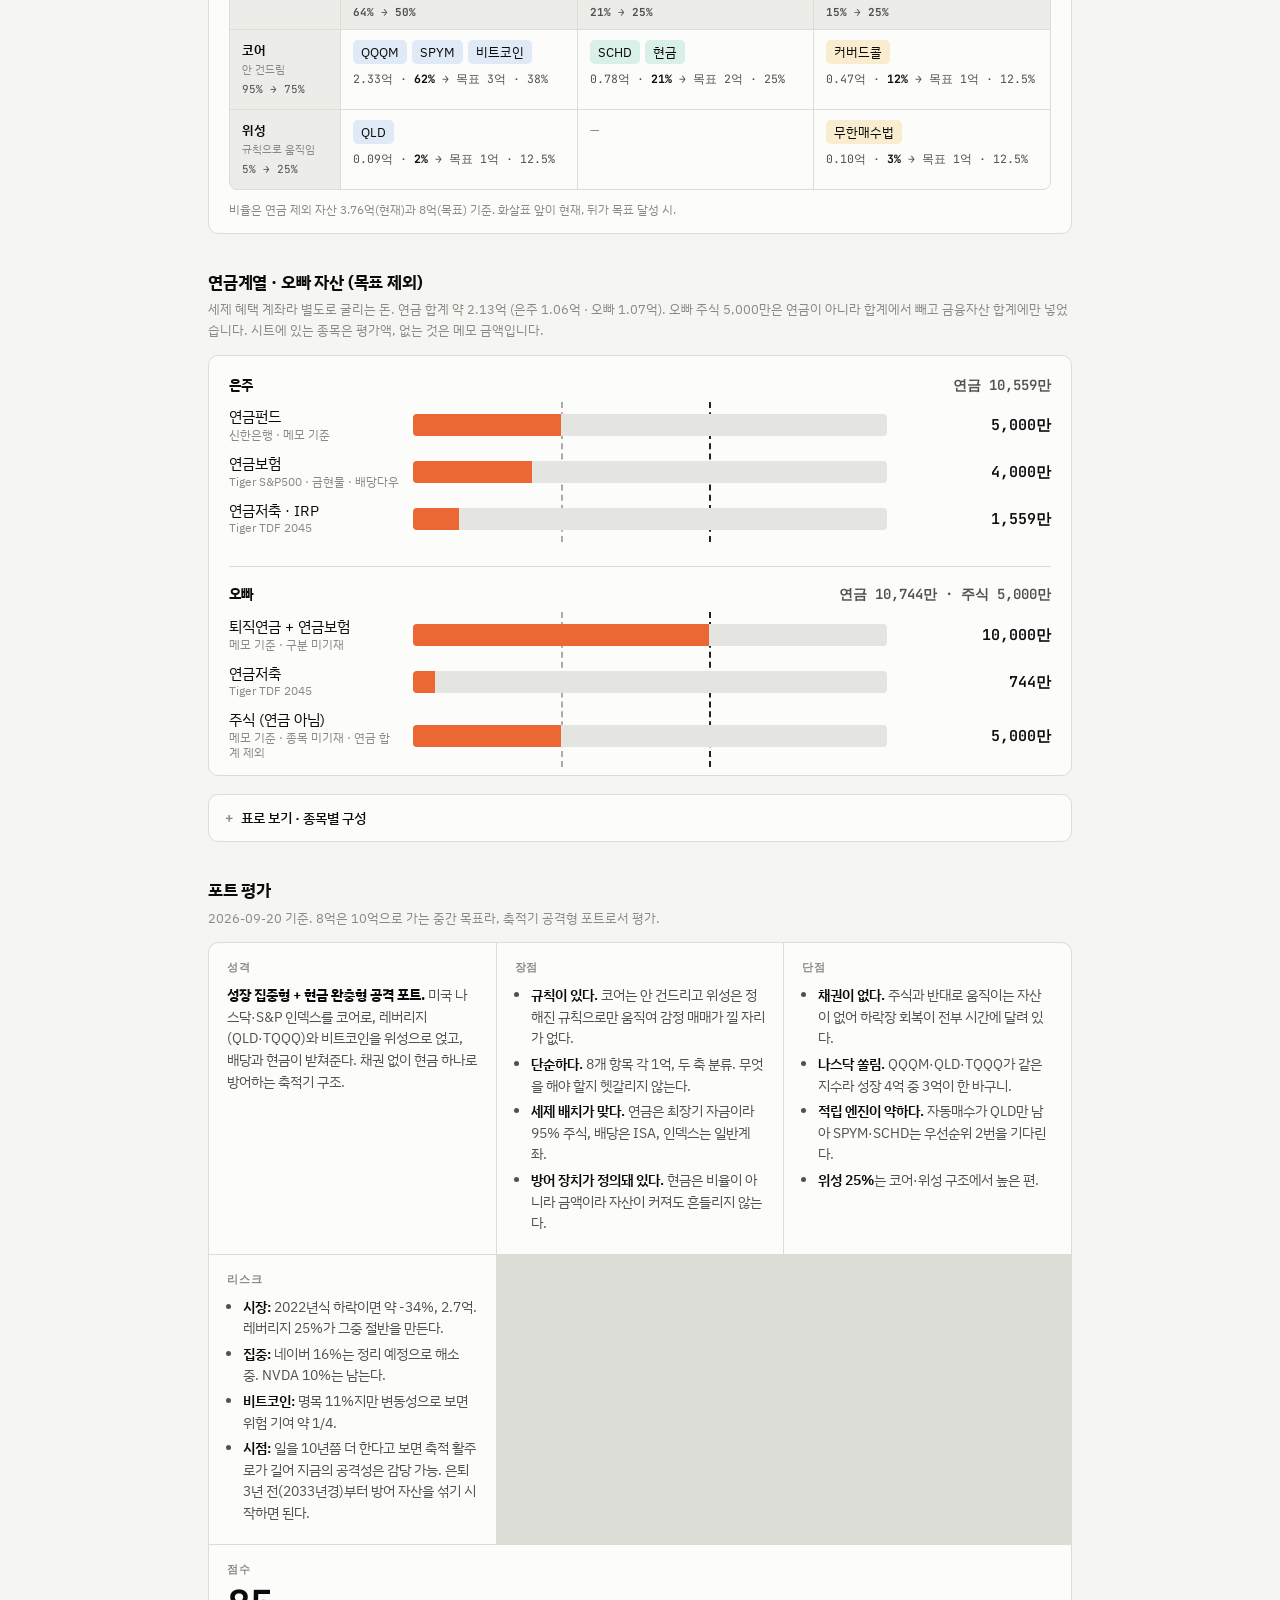
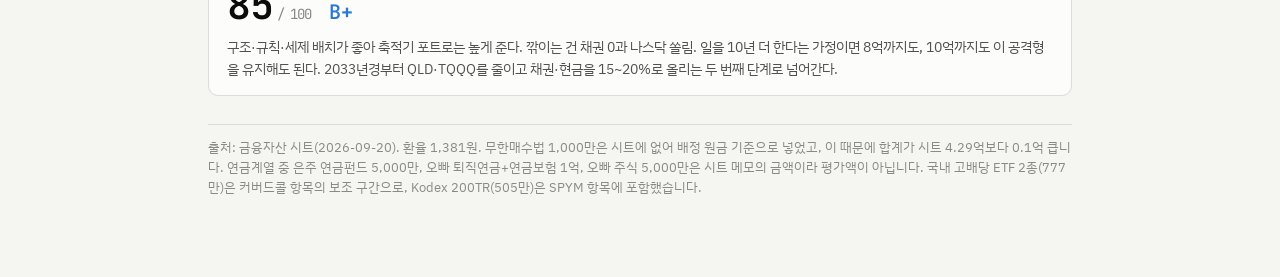
==== commit 901b4cbc: "feat(asset-goals): chart monthly asset growth and contribution-adjusted profit" ====
--- a/asset-goals/index.html
+++ b/asset-goals/index.html
@@ -4,6 +4,7 @@
 <meta charset="utf-8">
 <meta name="viewport" content="width=device-width,initial-scale=1">
 <title>8억 목표 달성판</title>
+<link rel="stylesheet" href="./monthly-history.css?v=1">
 <link rel="preconnect" href="https://fonts.googleapis.com">
 <link rel="preconnect" href="https://fonts.gstatic.com" crossorigin>
 <link rel="stylesheet" href="https://fonts.googleapis.com/css2?family=IBM+Plex+Sans+KR:wght@400;500;700&family=JetBrains+Mono:wght@400;600&display=swap">
@@ -199,6 +200,41 @@
     <div class="tile"><p class="k">금융자산 합계</p><p class="v">6.39<small>억 · 오빠 주식 0.5억 포함</small></p></div>
   </div>
 </header>
+
+<section id="monthlyHistory" aria-labelledby="historyTitle">
+  <h2 id="historyTitle">월별 자산 증감 · 투자손익</h2>
+  <p class="h2sub">저축까지 포함해 늘어난 자산과, 저축을 제외한 투자 성과를 함께 확인하세요.</p>
+  <div class="tiles" id="historySummary"></div>
+  <div class="history-charts">
+    <div class="chart"><h3>누적 자산 증감</h3><p class="h2sub">현재 자산 − 기준 자산 · 저축 포함</p><div id="historyAssetChart"></div></div>
+    <div class="chart"><h3>누적 투자손익</h3><p class="h2sub">자산 증감 − 누적 순저축액</p><div id="historyProfitChart"></div></div>
+  </div>
+  <p id="historyRange" class="h2sub"></p>
+  <div class="chart history-entry">
+    <h3>월별 기록 추가 · 수정</h3>
+    <form id="historyForm" class="history-form">
+      <label>자산 기준일<input id="historyDate" type="date" required></label>
+      <label>금융자산 합계 (원)<input id="historyAssets" type="text" inputmode="numeric" placeholder="예: 650,000,000" required></label>
+      <label>직전 기록 이후 순저축액 (원)<input id="historyFlow" type="text" inputmode="text" placeholder="예: 10,000,000" required></label>
+      <button type="submit">월별 기록 저장</button>
+    </form>
+    <p class="h2sub">순저축액은 외부에서 새로 넣은 돈 − 외부로 꺼낸 돈입니다. 인출이 더 많으면 음수로 입력하세요. 계좌 간 이체·종목 매매는 순저축이 아니며, 계좌에 남은 배당·이자는 투자손익에 포함됩니다. 기록 사이에 빠진 달이 있으면 그 기간의 순저축을 합산하세요.</p>
+    <p class="h2sub">금융자산은 위 합계와 동일하게 가족 주식·연금·현금을 포함해 입력하세요. 투자손익에는 실현·평가손익과 원화 환산액 변화가 함께 반영됩니다. 같은 달을 다시 저장하면 기존 월 기록을 수정합니다.</p>
+  </div>
+  <details class="chart history-settings">
+    <summary>비교 기준 설정 · 백업</summary>
+    <p class="h2sub">최초 기준은 2026-09-20 금융자산 합계 639,375,646원입니다. 일부 메모 금액과 무한매수 배정 원금이 포함된 스냅샷으로, 월말 확정 평가액은 아닙니다. 정확한 같은 범위의 자산 총액으로 수정할 수 있습니다.</p>
+    <form id="historyBaseForm" class="history-form">
+      <label>비교 기준일<input id="historyBaseDate" type="date" required></label>
+      <label>기준 금융자산 (원)<input id="historyBaseAssets" type="text" inputmode="numeric" required></label>
+      <button type="submit">비교 기준 저장</button>
+    </form>
+    <div class="history-actions"><button id="historyExport" type="button">기록 백업 다운로드</button><label class="history-import">백업 불러오기<input id="historyImport" type="file" accept="application/json,.json"></label></div>
+    <p class="h2sub">월별 기록은 이 브라우저에 저장됩니다. 다른 기기에서는 백업 파일을 불러오세요. 상단 목표판의 종목별 금액은 이 입력으로 변경되지 않습니다.</p>
+  </details>
+  <p id="historyStatus" role="status" aria-live="polite"></p>
+  <div class="history-table"><table><thead><tr><th>기준일</th><th>금융자산</th><th>기간 순저축</th><th>기간 손익</th><th>누적 자산 증감</th><th>누적 투자손익</th><th>기록</th></tr></thead><tbody id="historyRows"></tbody></table></div>
+</section>
 
 <h2>목표 대비 달성 현황</h2>
 <p class="h2sub">장기·보완·단기 세 묶음. 점선은 0.5억과 1억. 항목에 마우스를 올리면 구성 종목이 보입니다.</p>
@@ -401,5 +437,6 @@
 function hide(){ tip.style.display='none'; }
 document.querySelectorAll('.row').forEach(r=>{ r.addEventListener('mouseenter',show); r.addEventListener('mousemove',move); r.addEventListener('mouseleave',hide); r.addEventListener('focus',show); r.addEventListener('blur',hide); });
 </script>
+<script src="./monthly-history.js?v=1"></script>
 </body>
 </html>
--- a/asset-goals/monthly-history.css
+++ b/asset-goals/monthly-history.css
@@ -0,0 +1,35 @@
+#monthlyHistory{margin:30px 0 38px}
+#monthlyHistory .tiles{margin:16px 0}
+#monthlyHistory .tile .v{font-size:20px;overflow-wrap:anywhere}
+#monthlyHistory h3{font-size:15px;margin:0 0 6px}
+.history-charts{display:grid;grid-template-columns:1fr 1fr;gap:14px;margin-bottom:12px}
+.history-charts .chart{padding:18px 14px;min-width:0}
+.history-chart-scroll{overflow-x:auto}
+.history-empty{min-height:190px;display:grid;place-content:center;text-align:center;color:var(--ink3);font-size:13px;line-height:1.8}
+.history-svg{display:block;width:100%;min-width:320px;height:auto}
+.history-svg text{font:11px var(--sans);fill:var(--ink2)}
+.history-svg .grid{stroke:var(--line);stroke-width:1}
+.history-svg .zero{stroke:var(--ink3);stroke-dasharray:4 4}
+.history-legend{display:flex;gap:12px;flex-wrap:wrap;font-size:12px;color:var(--ink2)}
+.history-legend i{display:inline-block;width:15px;height:3px;vertical-align:middle;margin-right:5px}
+.history-entry,.history-settings{margin-top:14px}
+.history-form{display:flex;flex-wrap:wrap;gap:12px;align-items:end;margin:14px 0}
+.history-form label{flex:1 1 160px;font-size:12px;color:var(--ink2)}
+#monthlyHistory input:not([type=file]){display:block;width:100%;margin-top:5px;padding:10px;border:1px solid var(--line);border-radius:6px;background:var(--bg);color:var(--ink);font:14px var(--mono);min-height:42px}
+#monthlyHistory button,.history-import{padding:10px 14px;border:1px solid var(--line);border-radius:6px;background:var(--panel);color:var(--ink);font:13px var(--sans);cursor:pointer;min-height:42px}
+#monthlyHistory button[type=submit]{background:var(--ink);color:var(--panel);border-color:var(--ink)}
+#monthlyHistory button:focus-visible,#monthlyHistory input:focus-visible{outline:2px solid var(--s1);outline-offset:2px}
+.history-settings summary{cursor:pointer;font-weight:500}
+.history-settings[open] summary{margin-bottom:12px}
+.history-actions{display:flex;flex-wrap:wrap;gap:10px;margin:12px 0}
+.history-import input{display:block;max-width:225px;margin-top:6px;font-size:12px}
+.history-table{overflow:auto;margin-top:12px;border:1px solid var(--line);border-radius:8px}
+.history-table table{width:100%;min-width:820px;border-collapse:collapse;background:var(--panel)}
+.history-table th,.history-table td{padding:10px 12px;text-align:right;border-bottom:1px solid var(--line);font-size:12px;white-space:nowrap}
+.history-table th:first-child,.history-table td:first-child{text-align:left}
+.history-table .history-row-actions{display:flex;gap:5px;justify-content:end}
+#monthlyHistory .history-row-actions button{font-size:11px;min-height:32px;padding:4px 8px}
+.history-positive{color:var(--s3)}
+.history-negative{color:var(--s2)}
+#historyStatus{min-height:1.5em;font-size:13px;color:var(--ink2)}
+@media(max-width:650px){.history-charts{grid-template-columns:1fr}.history-form button{width:100%}#monthlyHistory .tile .v{font-size:16px}}
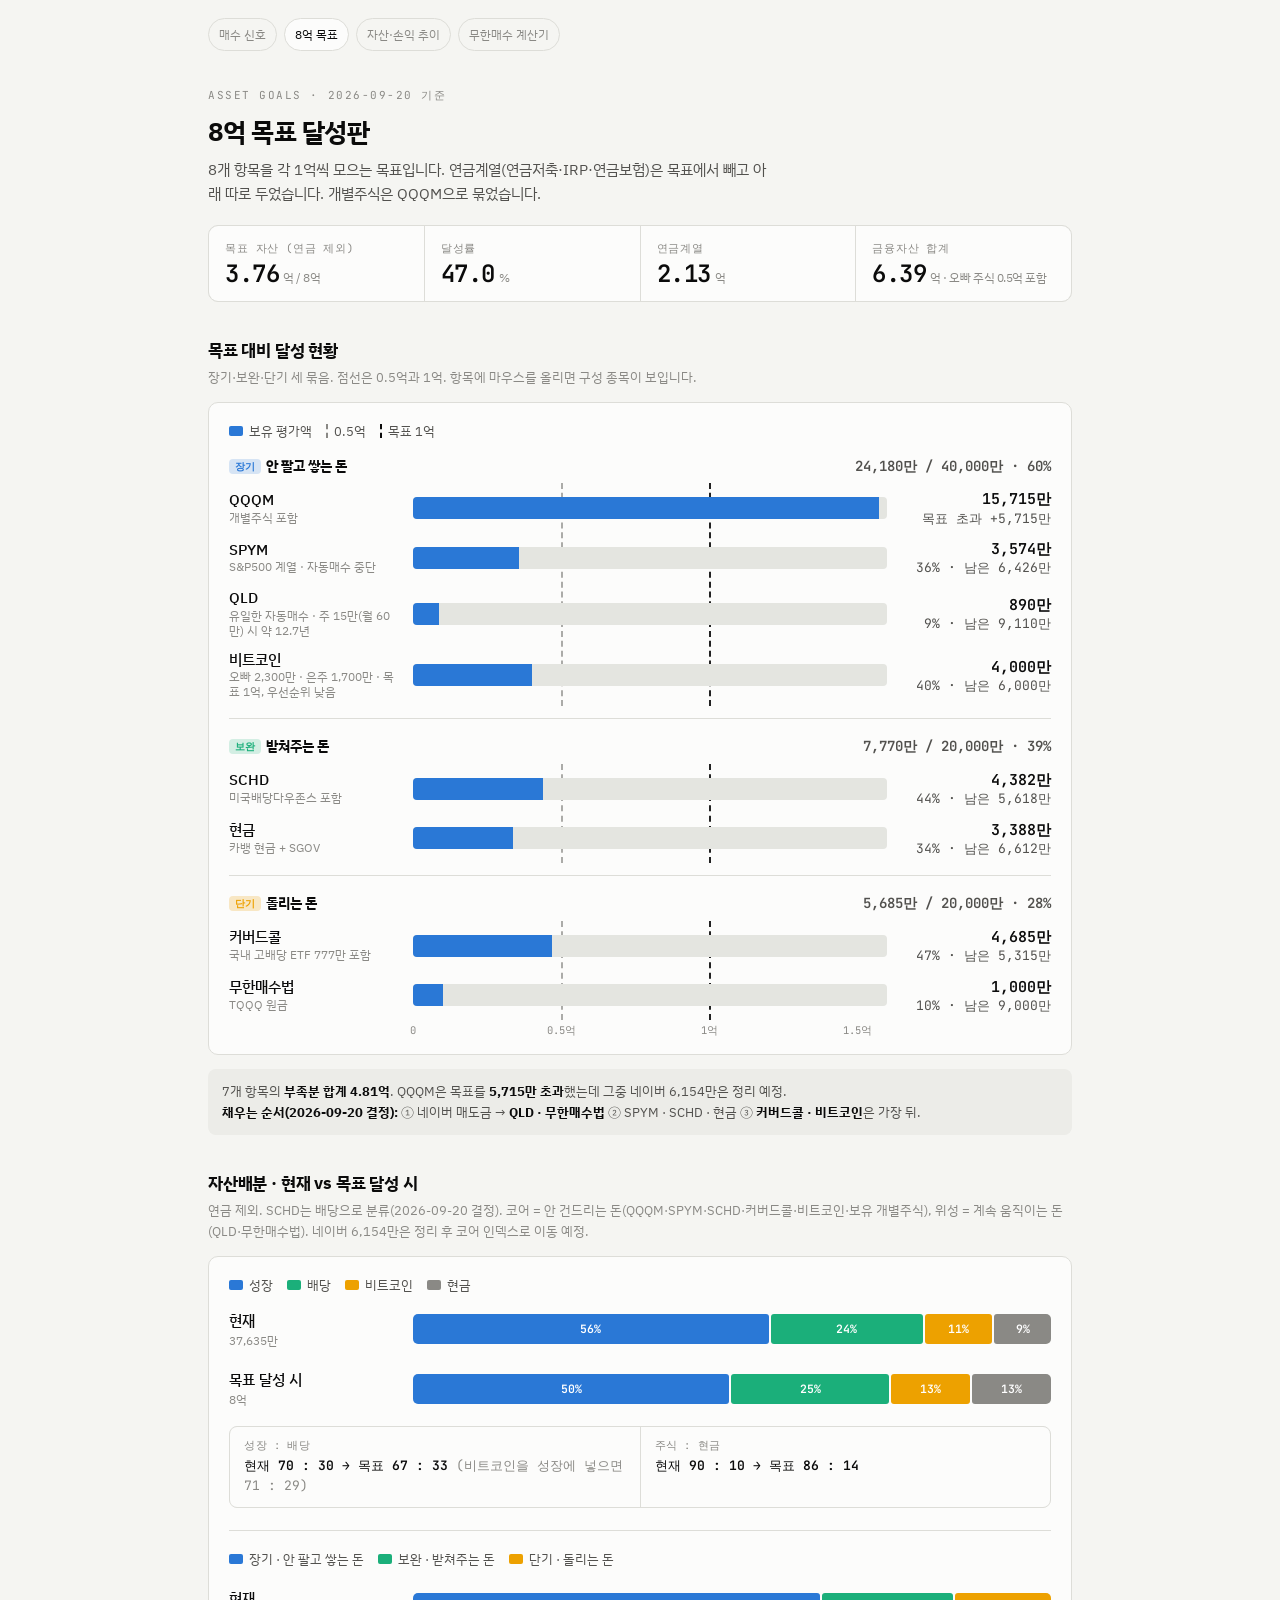
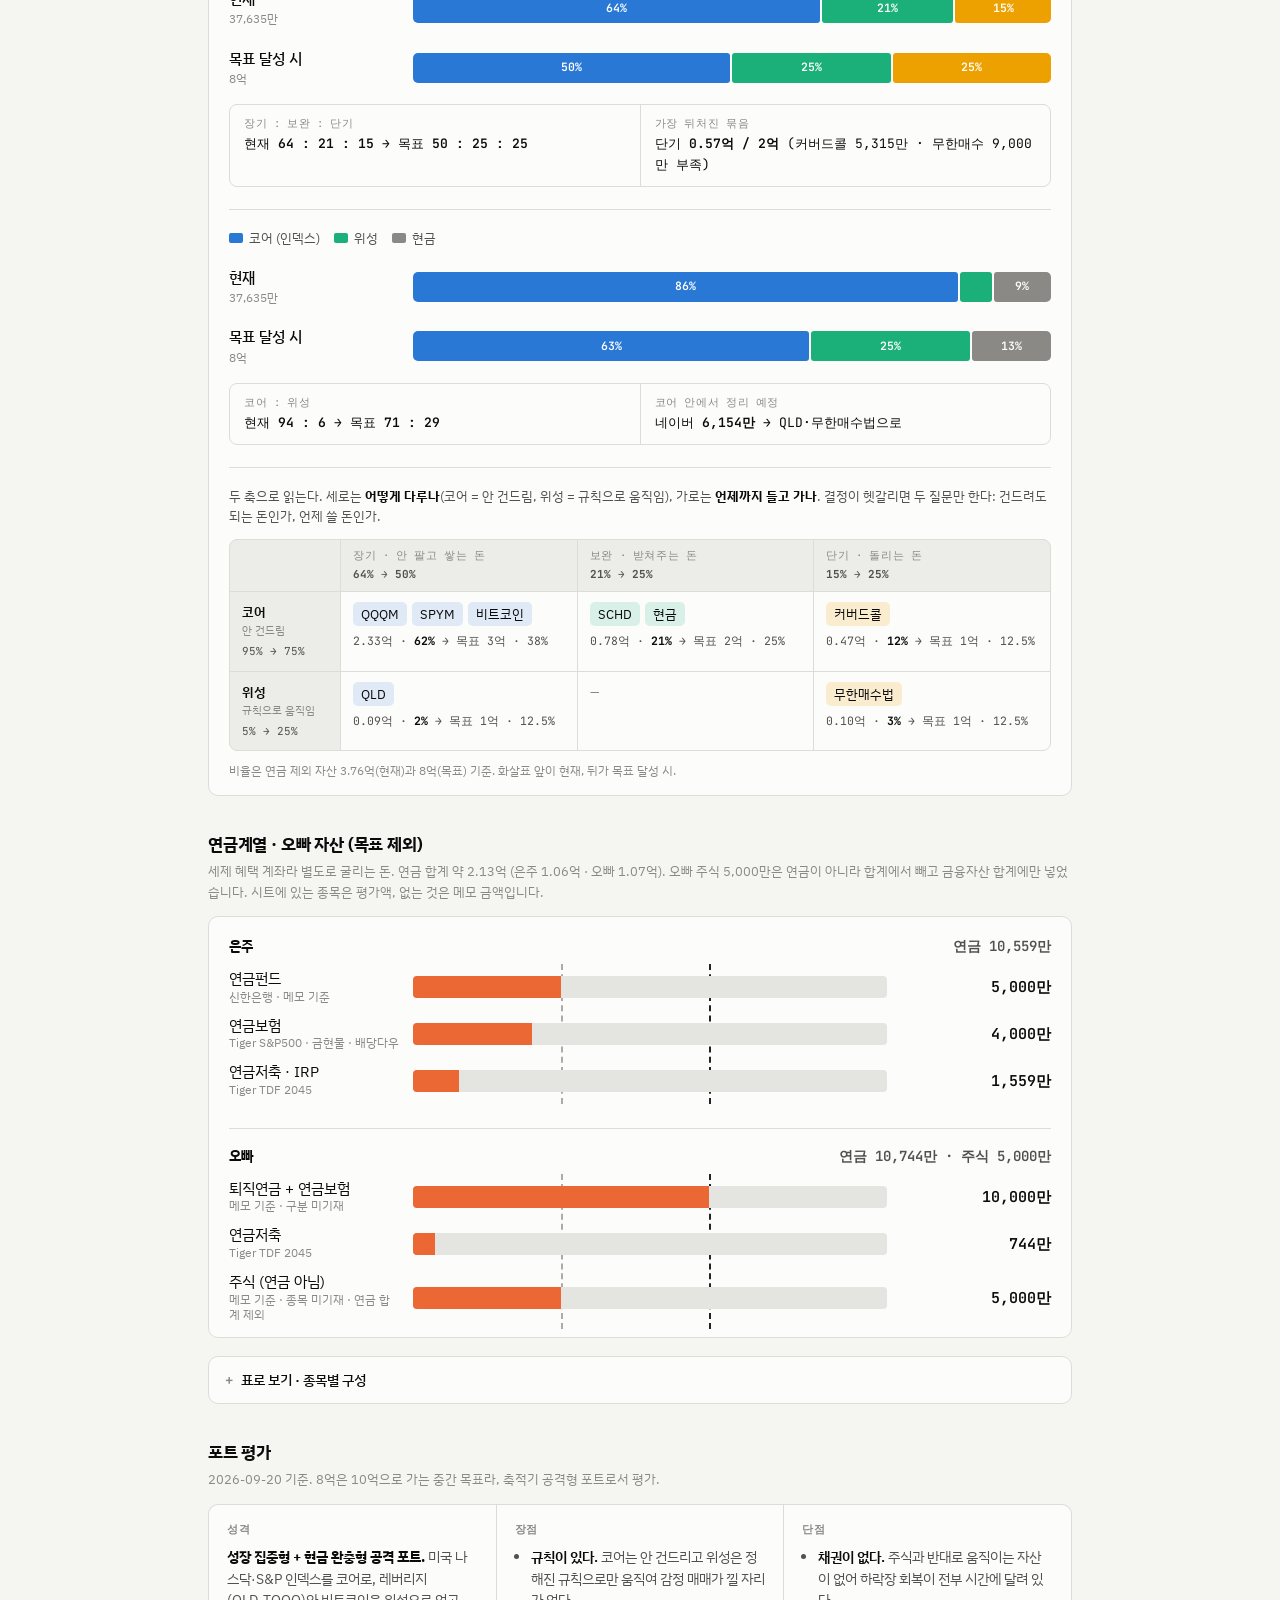
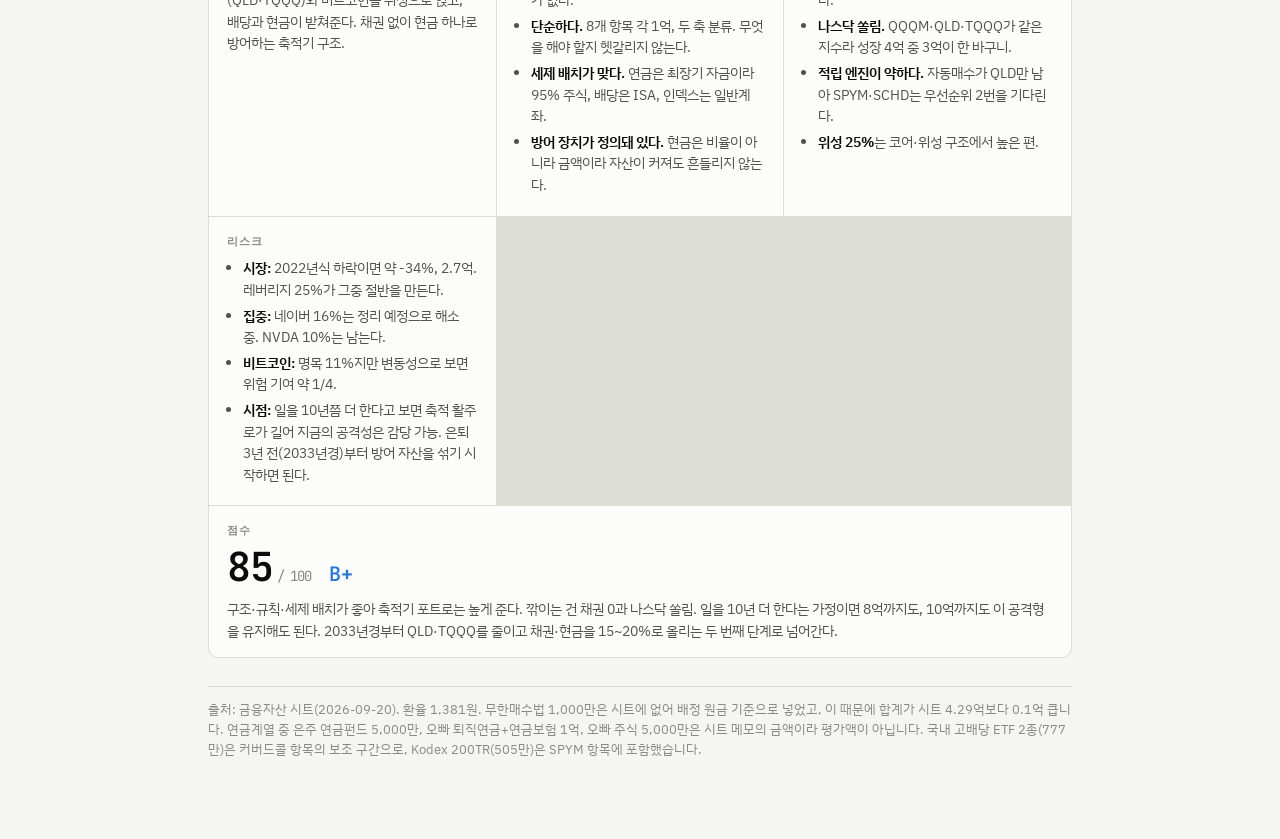
==== commit 54cb078c: "feat(asset-trend): 2026년 금융 자산·손익 추이 페이지 추가 가계부(2025-12 ~ 2026-09)의 자산 증가를 저축과 투자손익으로 갈라서 본다.  - 평가금" ====
--- a/asset-goals/index.html
+++ b/asset-goals/index.html
@@ -4,7 +4,6 @@
 <meta charset="utf-8">
 <meta name="viewport" content="width=device-width,initial-scale=1">
 <title>8억 목표 달성판</title>
-<link rel="stylesheet" href="./monthly-history.css?v=1">
 <link rel="preconnect" href="https://fonts.googleapis.com">
 <link rel="preconnect" href="https://fonts.gstatic.com" crossorigin>
 <link rel="stylesheet" href="https://fonts.googleapis.com/css2?family=IBM+Plex+Sans+KR:wght@400;500;700&family=JetBrains+Mono:wght@400;600&display=swap">
@@ -186,6 +185,7 @@
 <nav class="site-nav" data-site-nav aria-label="투자 도구">
   <a href="/invest-dash/">매수 신호</a>
   <a href="/invest-dash/asset-goals/" aria-current="page">8억 목표</a>
+  <a href="/invest-dash/asset-trend/">자산·손익 추이</a>
   <a href="/invest-dash/infinite-buying/">무한매수 계산기</a>
 </nav>
 <div class="wrap">
@@ -201,40 +201,7 @@
   </div>
 </header>
 
-<section id="monthlyHistory" aria-labelledby="historyTitle">
-  <h2 id="historyTitle">월별 자산 증감 · 투자손익</h2>
-  <p class="h2sub">저축까지 포함해 늘어난 자산과, 저축을 제외한 투자 성과를 함께 확인하세요.</p>
-  <div class="tiles" id="historySummary"></div>
-  <div class="history-charts">
-    <div class="chart"><h3>누적 자산 증감</h3><p class="h2sub">현재 자산 − 기준 자산 · 저축 포함</p><div id="historyAssetChart"></div></div>
-    <div class="chart"><h3>누적 투자손익</h3><p class="h2sub">자산 증감 − 누적 순저축액</p><div id="historyProfitChart"></div></div>
-  </div>
-  <p id="historyRange" class="h2sub"></p>
-  <div class="chart history-entry">
-    <h3>월별 기록 추가 · 수정</h3>
-    <form id="historyForm" class="history-form">
-      <label>자산 기준일<input id="historyDate" type="date" required></label>
-      <label>금융자산 합계 (원)<input id="historyAssets" type="text" inputmode="numeric" placeholder="예: 650,000,000" required></label>
-      <label>직전 기록 이후 순저축액 (원)<input id="historyFlow" type="text" inputmode="text" placeholder="예: 10,000,000" required></label>
-      <button type="submit">월별 기록 저장</button>
-    </form>
-    <p class="h2sub">순저축액은 외부에서 새로 넣은 돈 − 외부로 꺼낸 돈입니다. 인출이 더 많으면 음수로 입력하세요. 계좌 간 이체·종목 매매는 순저축이 아니며, 계좌에 남은 배당·이자는 투자손익에 포함됩니다. 기록 사이에 빠진 달이 있으면 그 기간의 순저축을 합산하세요.</p>
-    <p class="h2sub">금융자산은 위 합계와 동일하게 가족 주식·연금·현금을 포함해 입력하세요. 투자손익에는 실현·평가손익과 원화 환산액 변화가 함께 반영됩니다. 같은 달을 다시 저장하면 기존 월 기록을 수정합니다.</p>
-  </div>
-  <details class="chart history-settings">
-    <summary>비교 기준 설정 · 백업</summary>
-    <p class="h2sub">최초 기준은 2026-09-20 금융자산 합계 639,375,646원입니다. 일부 메모 금액과 무한매수 배정 원금이 포함된 스냅샷으로, 월말 확정 평가액은 아닙니다. 정확한 같은 범위의 자산 총액으로 수정할 수 있습니다.</p>
-    <form id="historyBaseForm" class="history-form">
-      <label>비교 기준일<input id="historyBaseDate" type="date" required></label>
-      <label>기준 금융자산 (원)<input id="historyBaseAssets" type="text" inputmode="numeric" required></label>
-      <button type="submit">비교 기준 저장</button>
-    </form>
-    <div class="history-actions"><button id="historyExport" type="button">기록 백업 다운로드</button><label class="history-import">백업 불러오기<input id="historyImport" type="file" accept="application/json,.json"></label></div>
-    <p class="h2sub">월별 기록은 이 브라우저에 저장됩니다. 다른 기기에서는 백업 파일을 불러오세요. 상단 목표판의 종목별 금액은 이 입력으로 변경되지 않습니다.</p>
-  </details>
-  <p id="historyStatus" role="status" aria-live="polite"></p>
-  <div class="history-table"><table><thead><tr><th>기준일</th><th>금융자산</th><th>기간 순저축</th><th>기간 손익</th><th>누적 자산 증감</th><th>누적 투자손익</th><th>기록</th></tr></thead><tbody id="historyRows"></tbody></table></div>
-</section>
+
 
 <h2>목표 대비 달성 현황</h2>
 <p class="h2sub">장기·보완·단기 세 묶음. 점선은 0.5억과 1억. 항목에 마우스를 올리면 구성 종목이 보입니다.</p>
@@ -437,6 +404,5 @@
 function hide(){ tip.style.display='none'; }
 document.querySelectorAll('.row').forEach(r=>{ r.addEventListener('mouseenter',show); r.addEventListener('mousemove',move); r.addEventListener('mouseleave',hide); r.addEventListener('focus',show); r.addEventListener('blur',hide); });
 </script>
-<script src="./monthly-history.js?v=1"></script>
 </body>
 </html>
